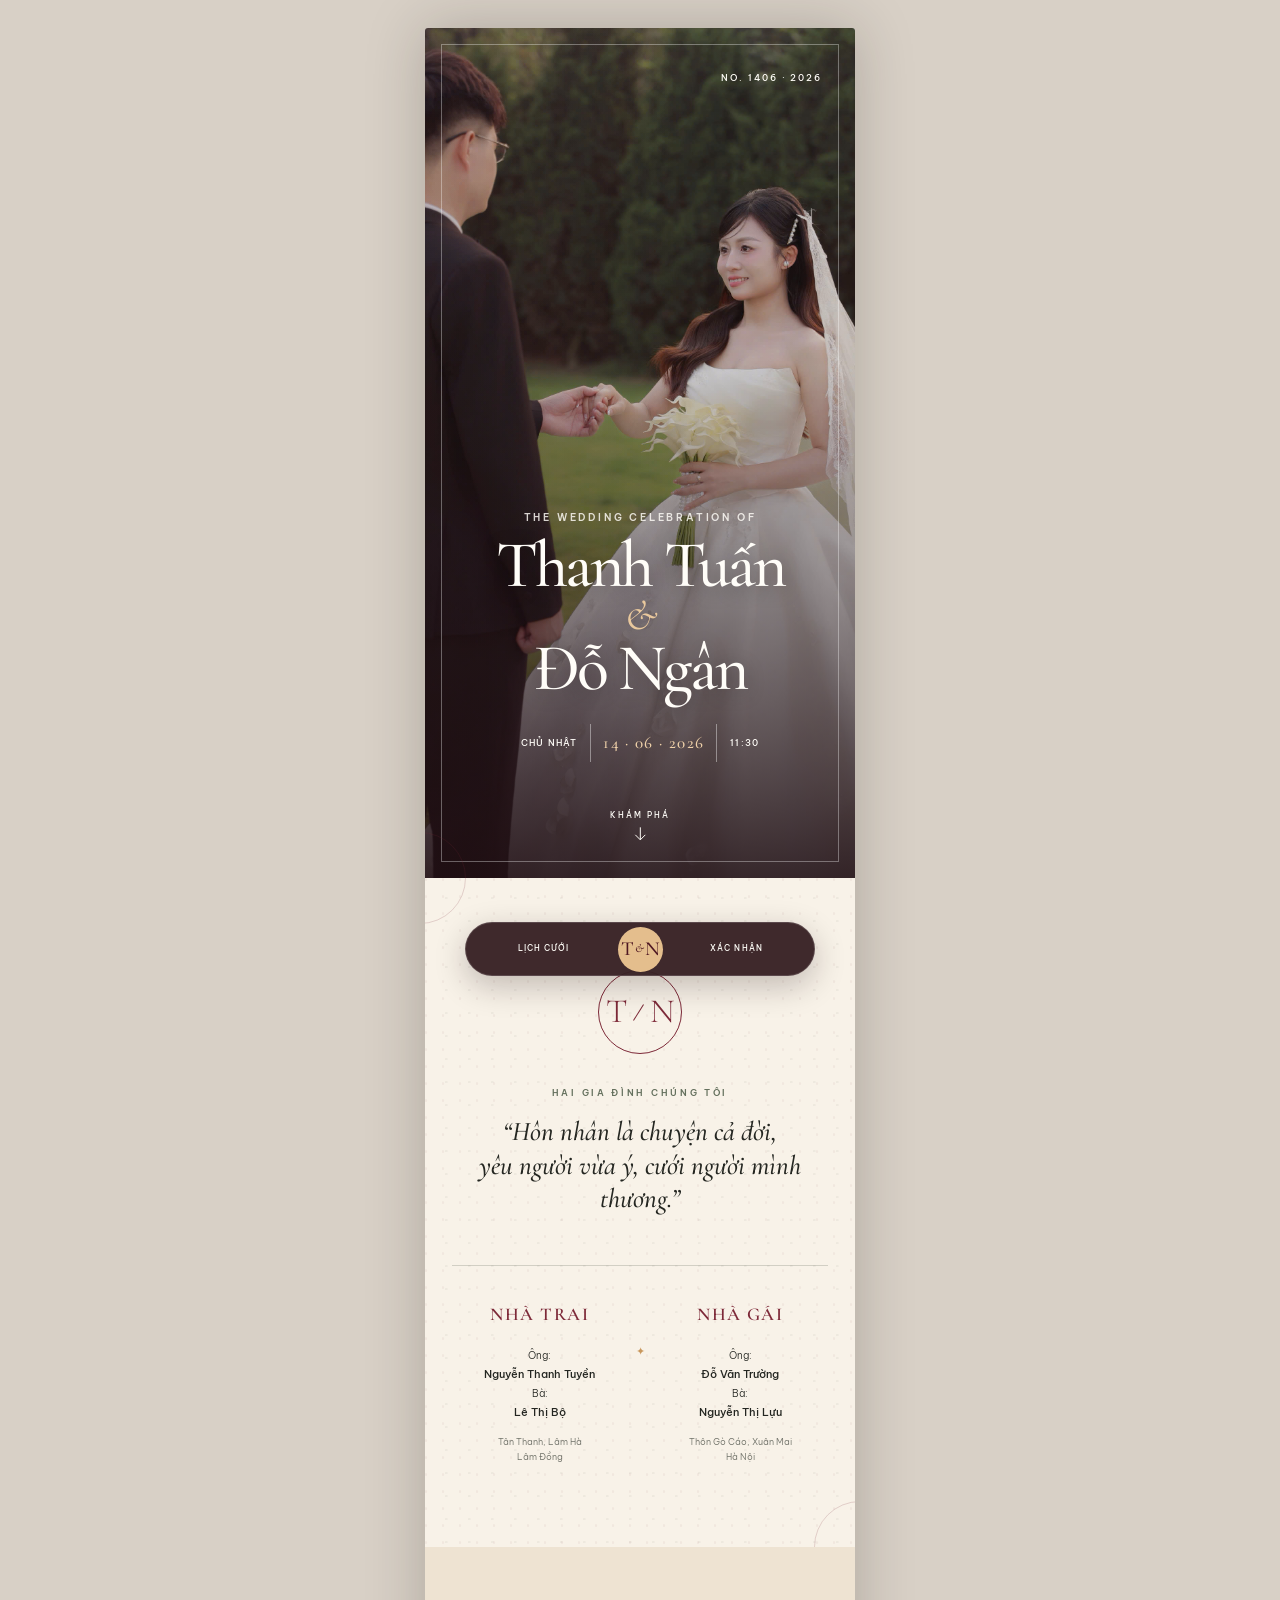
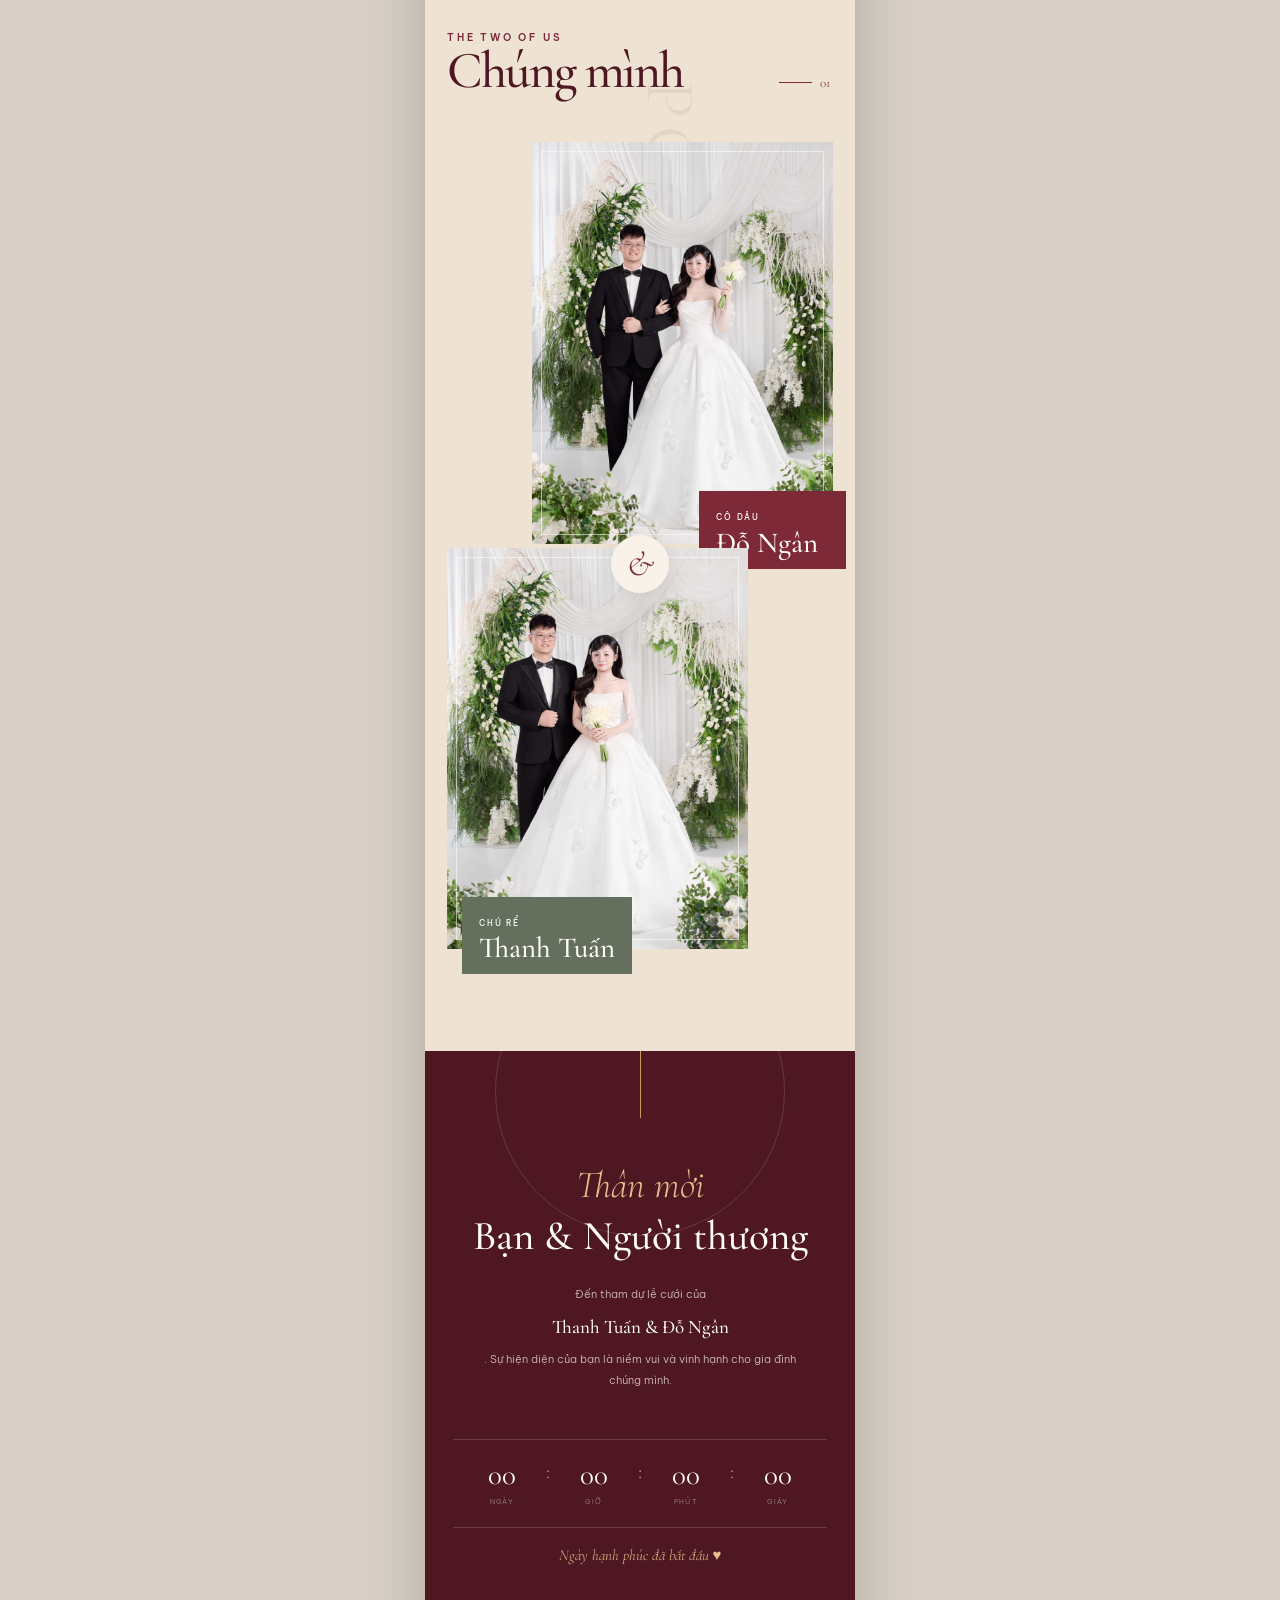
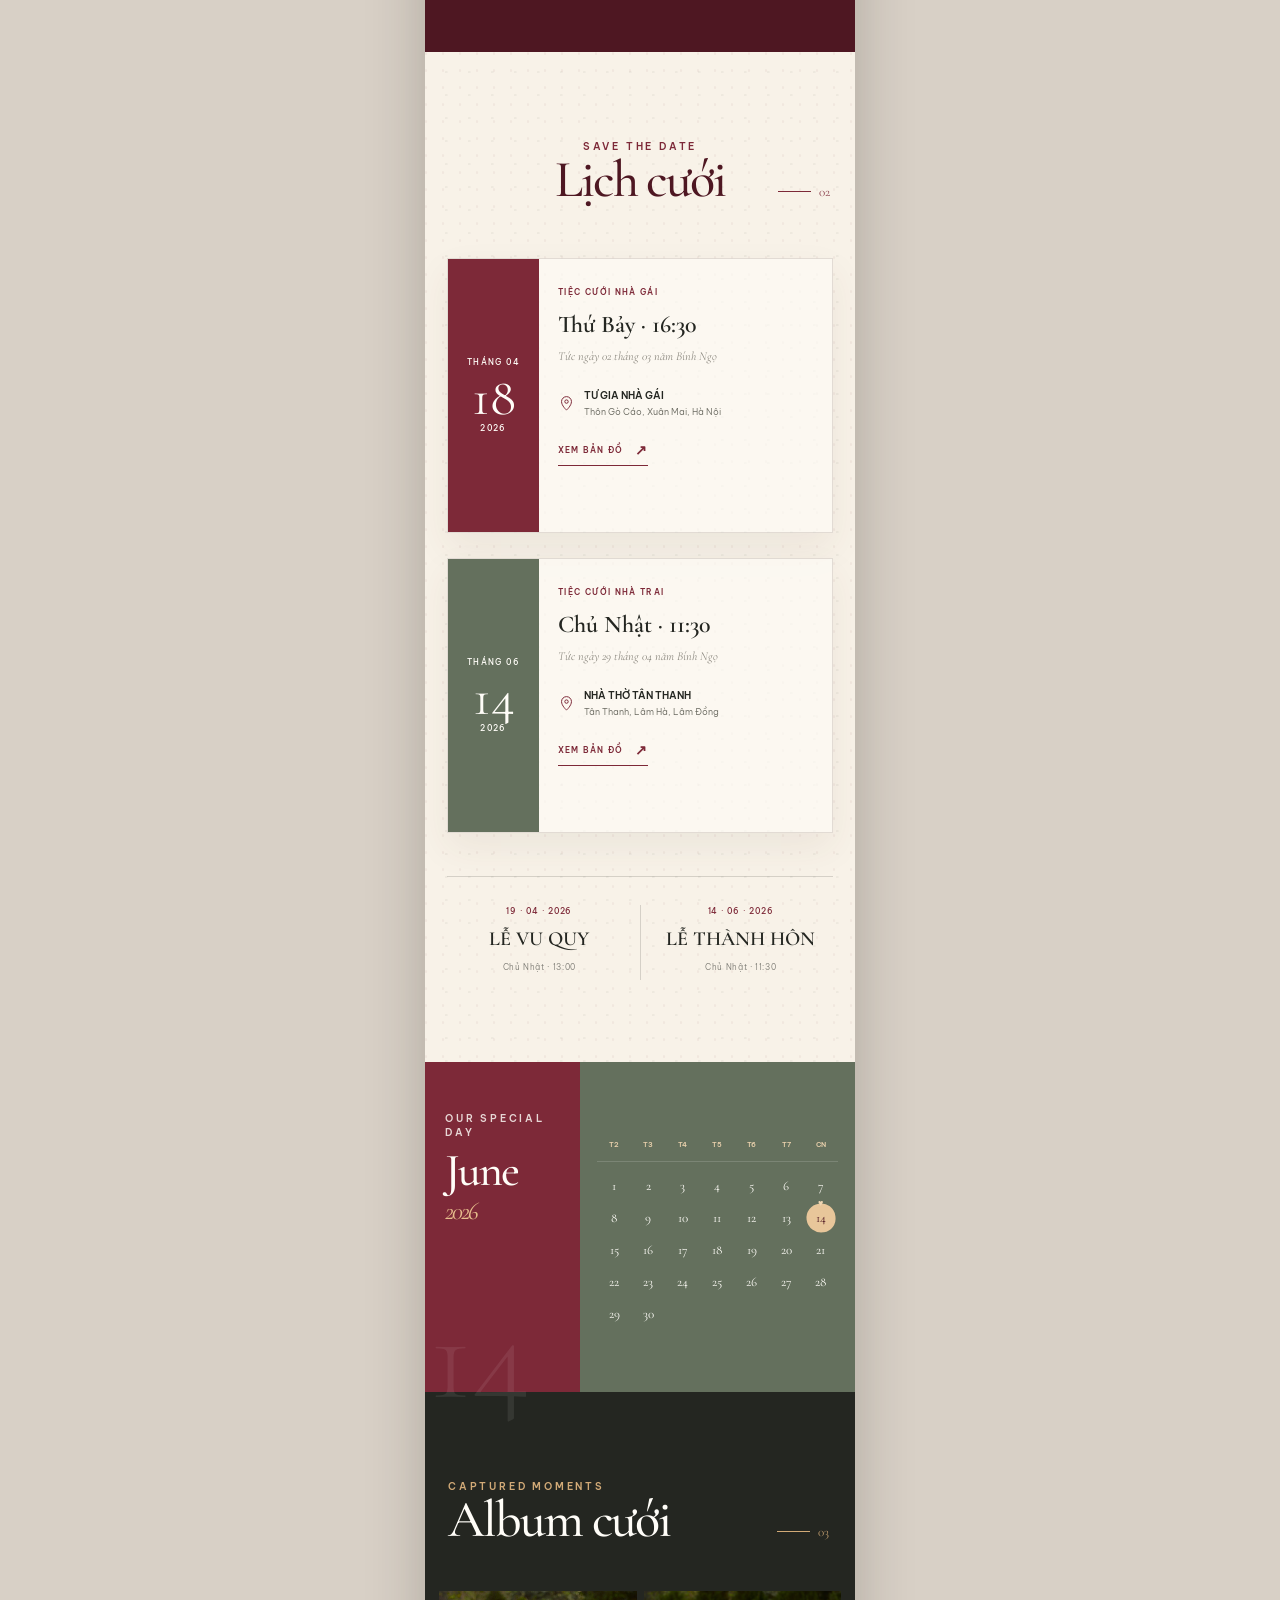
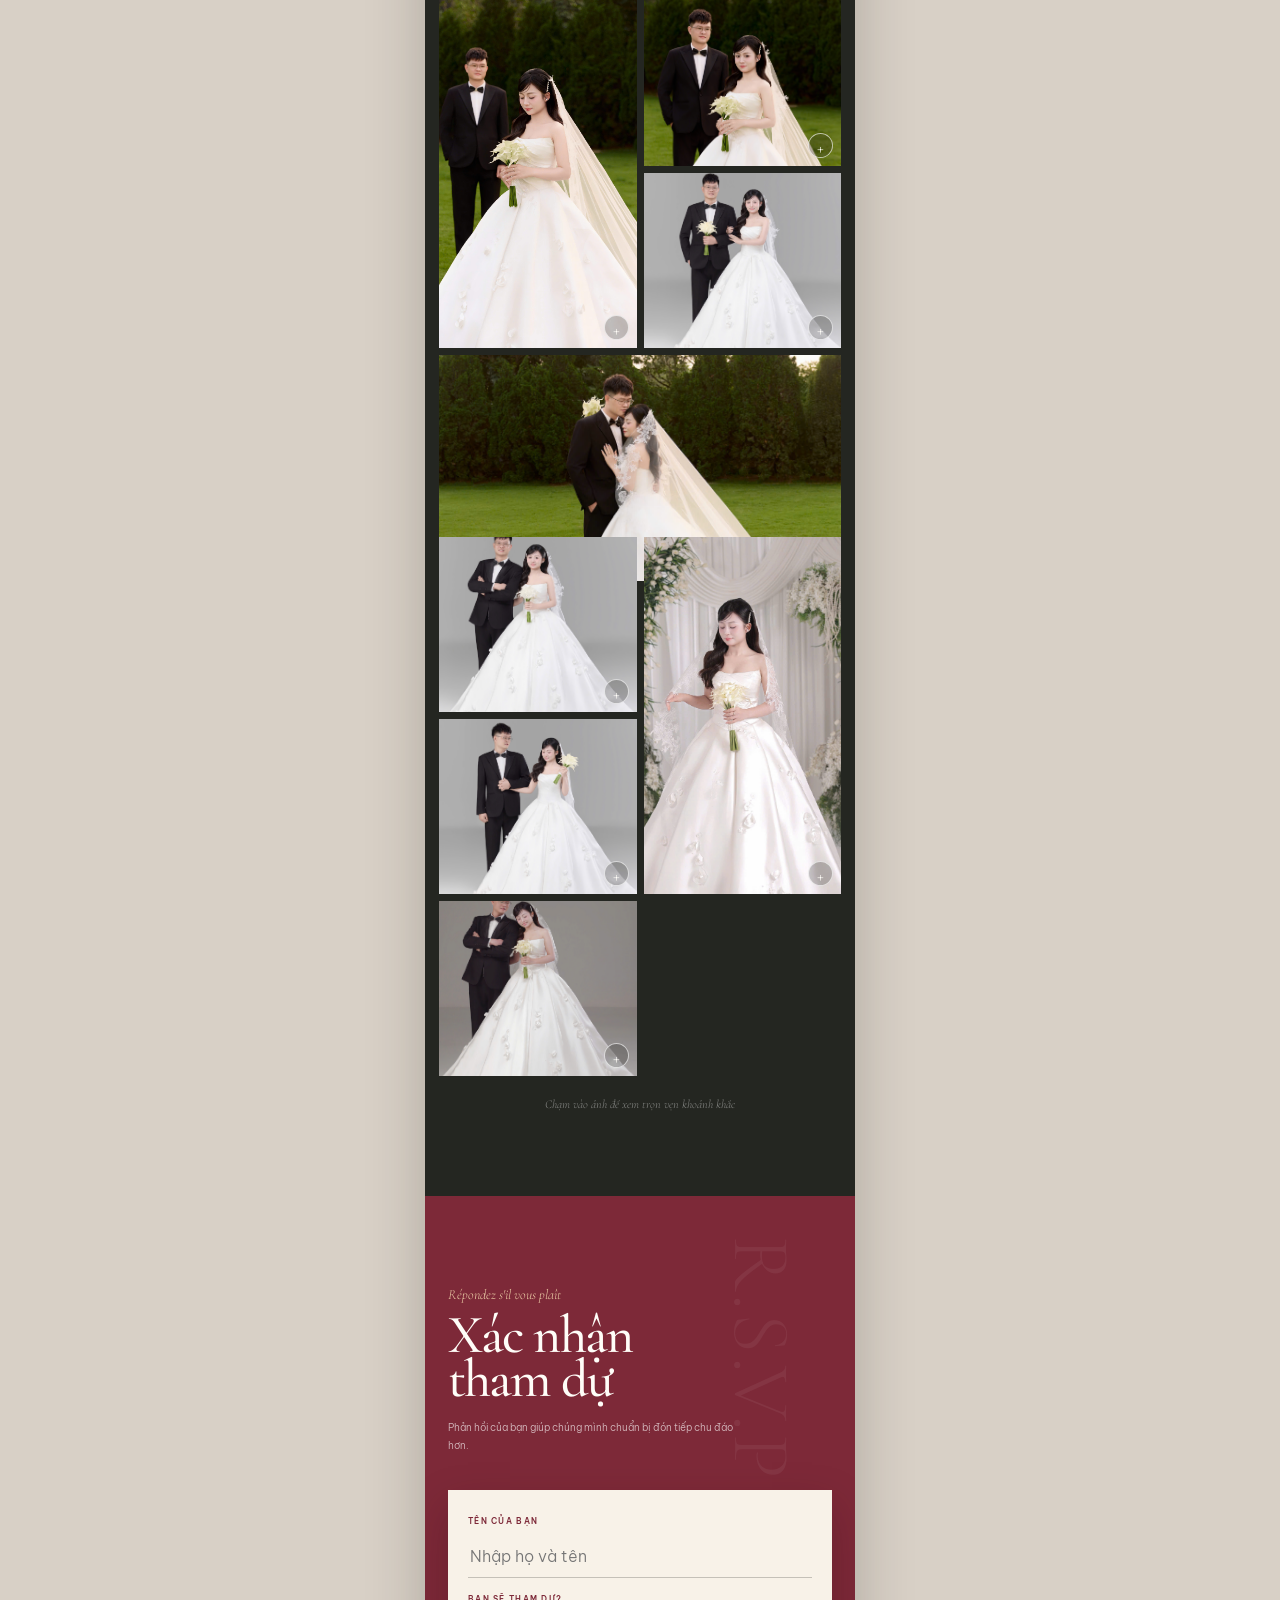
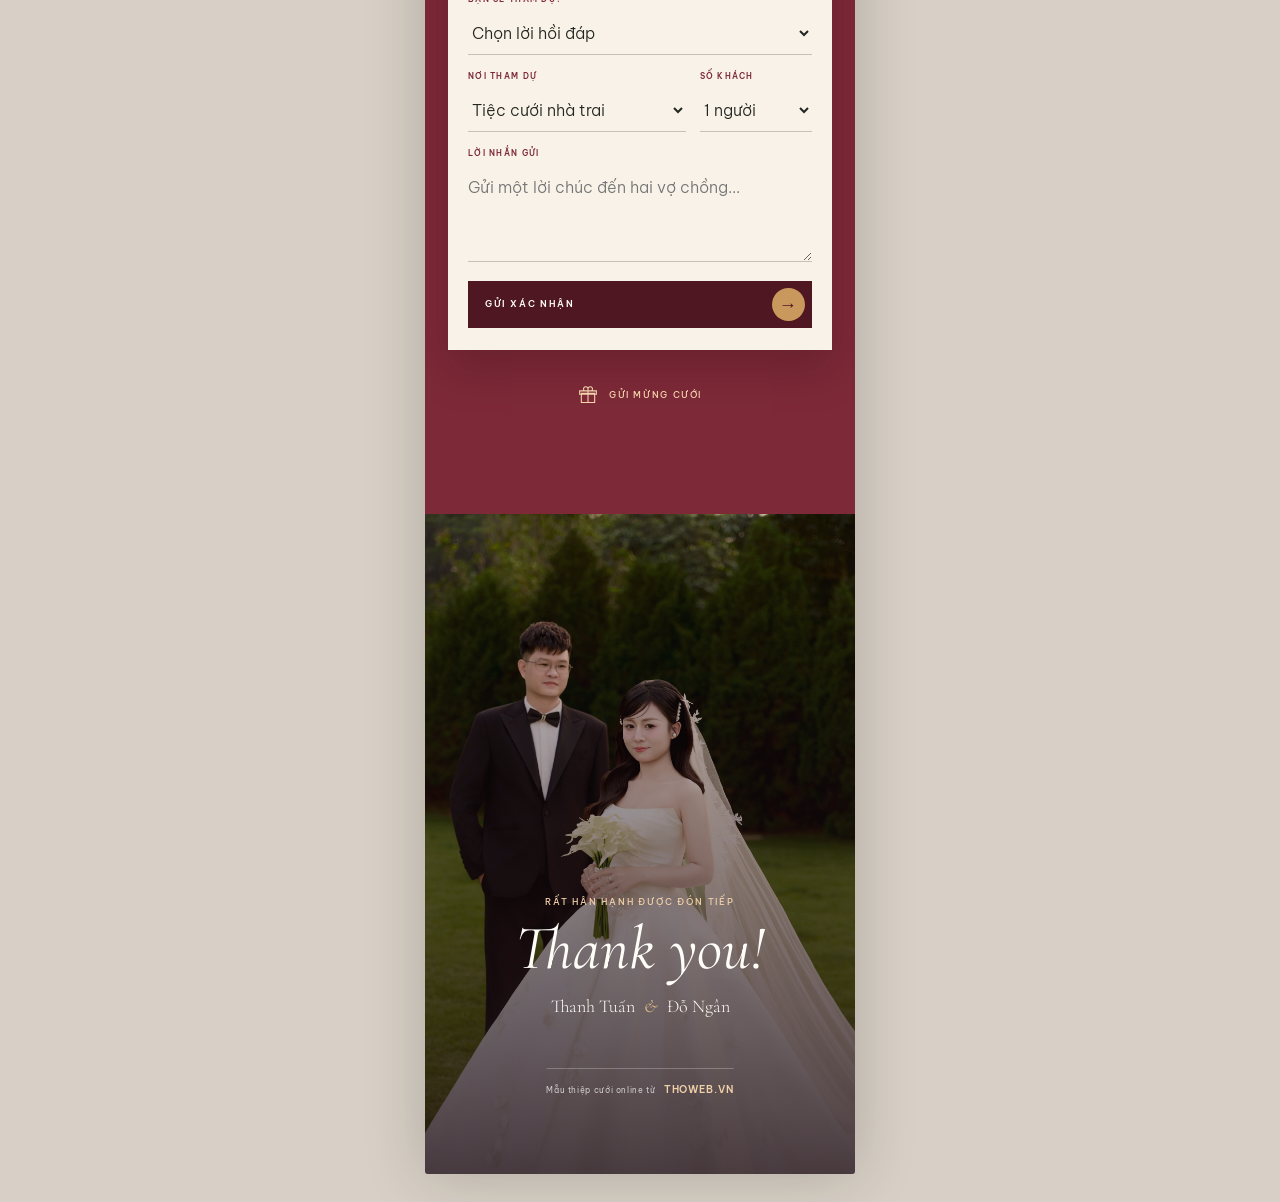
==== wedding-invite/index.html @ 1874a585 "First commit First commit" ====
<!doctype html>
<html lang="vi">
<head>
  <meta charset="utf-8">
  <meta name="viewport" content="width=device-width, initial-scale=1, viewport-fit=cover">
  <meta name="theme-color" content="#541c28">
  <meta name="description" content="Thiệp mời lễ cưới của Thanh Tuấn và Đỗ Ngân — 14.06.2026">
  <meta property="og:title" content="Thanh Tuấn & Đỗ Ngân — Wedding Invitation">
  <meta property="og:description" content="Trân trọng kính mời bạn đến chung vui cùng gia đình chúng mình.">
  <meta property="og:image" content="assets/hero.jpg">
  <title>Thanh Tuấn & Đỗ Ngân | Wedding Invitation</title>
  <link rel="preconnect" href="https://fonts.googleapis.com">
  <link rel="preconnect" href="https://fonts.gstatic.com" crossorigin>
  <link href="https://fonts.googleapis.com/css2?family=Be+Vietnam+Pro:wght@300;400;500;600&family=Cormorant+Garamond:ital,wght@0,400;0,500;0,600;1,400;1,500&display=swap" rel="stylesheet">
  <link rel="stylesheet" href="styles.css">
  <script src="script.js" defer></script>
</head>
<body>
  <div class="site-shell">
    <header class="hero" id="top">
      <div class="hero__media" aria-hidden="true"><img src="assets/hero.jpg" alt="" fetchpriority="high"></div>
      <div class="hero__veil"></div>
      <div class="hero__edition">No. 1406 · 2026</div>
      <div class="hero__copy">
        <p class="eyebrow eyebrow--light">The wedding celebration of</p>
        <h1><span>Thanh Tuấn</span><em>&</em><span>Đỗ Ngân</span></h1>
        <div class="hero__date"><span>Chủ Nhật</span><strong>14 · 06 · 2026</strong><span>11:30</span></div>
      </div>
      <a class="hero__scroll" href="#loi-moi" aria-label="Xem thiệp mời"><span>Khám phá</span><svg viewBox="0 0 24 24" aria-hidden="true"><path d="M12 4v15m-6-6 6 6 6-6"/></svg></a>
    </header>

    <main>
      <section class="opening paper-section" id="loi-moi">
        <div class="paper-noise" aria-hidden="true"></div>
        <div class="monogram reveal" aria-label="Thanh Tuấn và Đỗ Ngân"><span>T</span><i></i><span>N</span></div>
        <p class="opening__kicker reveal">Hai gia đình chúng tôi</p>
        <blockquote class="opening__quote reveal">“Hôn nhân là chuyện cả đời,<br>yêu người vừa ý, cưới người mình thương.”</blockquote>
        <div class="family-grid reveal">
          <article><span class="family-grid__label">Nhà trai</span><p>Ông: <strong>Nguyễn Thanh Tuyền</strong></p><p>Bà: <strong>Lê Thị Bộ</strong></p><small>Tân Thanh, Lâm Hà<br>Lâm Đồng</small></article>
          <div class="family-grid__mark" aria-hidden="true">✦</div>
          <article><span class="family-grid__label">Nhà gái</span><p>Ông: <strong>Đỗ Văn Trường</strong></p><p>Bà: <strong>Nguyễn Thị Lựu</strong></p><small>Thôn Gò Cáo, Xuân Mai<br>Hà Nội</small></article>
        </div>
      </section>

      <section class="couple-section">
        <div class="section-heading section-heading--left reveal"><p class="eyebrow">The two of us</p><h2>Chúng mình</h2><span class="heading-index">01</span></div>
        <div class="portrait-stack">
          <figure class="portrait-card portrait-card--bride reveal"><div class="portrait-card__frame"><img src="assets/portrait-bride.jpg" alt="Cô dâu Đỗ Ngân" loading="lazy"></div><figcaption><span>Cô dâu</span><h3>Đỗ Ngân</h3></figcaption></figure>
          <div class="couple-section__amp reveal" aria-hidden="true">&</div>
          <figure class="portrait-card portrait-card--groom reveal"><div class="portrait-card__frame"><img src="assets/portrait-groom.jpg" alt="Chú rể Thanh Tuấn" loading="lazy"></div><figcaption><span>Chú rể</span><h3>Thanh Tuấn</h3></figcaption></figure>
        </div>
      </section>

      <section class="invitation-note" id="thu-moi">
        <div class="invitation-note__ornament" aria-hidden="true"></div>
        <p class="invitation-note__script reveal">Thân mời</p>
        <h2 class="reveal">Bạn & Người thương</h2>
        <p class="invitation-note__body reveal">Đến tham dự lễ cưới của <strong>Thanh Tuấn & Đỗ Ngân</strong>. Sự hiện diện của bạn là niềm vui và vinh hạnh cho gia đình chúng mình.</p>
        <div class="countdown reveal" data-countdown="2026-06-14T11:30:00+07:00">
          <div><strong data-days>00</strong><span>Ngày</span></div><i>:</i><div><strong data-hours>00</strong><span>Giờ</span></div><i>:</i><div><strong data-minutes>00</strong><span>Phút</span></div><i>:</i><div><strong data-seconds>00</strong><span>Giây</span></div>
        </div>
        <p class="countdown__status" data-countdown-status></p>
      </section>

      <section class="schedule paper-section" id="lich-cuoi">
        <div class="section-heading reveal"><p class="eyebrow">Save the date</p><h2>Lịch cưới</h2><span class="heading-index">02</span></div>
        <div class="event-list">
          <article class="event-card reveal">
            <div class="event-card__date"><span>Tháng 04</span><strong>18</strong><span>2026</span></div>
            <div class="event-card__content">
              <p class="event-card__type">Tiệc cưới nhà gái</p><h3>Thứ Bảy · 16:30</h3><p>Tức ngày 02 tháng 03 năm Bính Ngọ</p>
              <div class="event-card__place"><svg viewBox="0 0 24 24" aria-hidden="true"><path d="M12 21s7-6.2 7-12a7 7 0 1 0-14 0c0 5.8 7 12 7 12Z"/><circle cx="12" cy="9" r="2.4"/></svg><span><strong>Tư gia nhà gái</strong>Thôn Gò Cáo, Xuân Mai, Hà Nội</span></div>
              <a class="text-link" href="https://maps.app.goo.gl/GJPVkxKHUefBS1Re6" target="_blank" rel="noreferrer">Xem bản đồ <span>↗</span></a>
            </div>
          </article>
          <article class="event-card event-card--reverse reveal">
            <div class="event-card__date"><span>Tháng 06</span><strong>14</strong><span>2026</span></div>
            <div class="event-card__content">
              <p class="event-card__type">Tiệc cưới nhà trai</p><h3>Chủ Nhật · 11:30</h3><p>Tức ngày 29 tháng 04 năm Bính Ngọ</p>
              <div class="event-card__place"><svg viewBox="0 0 24 24" aria-hidden="true"><path d="M12 21s7-6.2 7-12a7 7 0 1 0-14 0c0 5.8 7 12 7 12Z"/><circle cx="12" cy="9" r="2.4"/></svg><span><strong>Nhà thờ Tân Thanh</strong>Tân Thanh, Lâm Hà, Lâm Đồng</span></div>
              <a class="text-link" href="https://maps.app.goo.gl/4WYipBGfcT5n1sjr7" target="_blank" rel="noreferrer">Xem bản đồ <span>↗</span></a>
            </div>
          </article>
        </div>
        <div class="ceremony-strip reveal"><div><span>19 · 04 · 2026</span><strong>Lễ Vu Quy</strong><small>Chủ Nhật · 13:00</small></div><i aria-hidden="true"></i><div><span>14 · 06 · 2026</span><strong>Lễ Thành Hôn</strong><small>Chủ Nhật · 11:30</small></div></div>
      </section>

      <section class="calendar-section">
        <div class="calendar-section__intro reveal"><p class="eyebrow eyebrow--light">Our special day</p><h2>June<br><em>2026</em></h2></div>
        <div class="calendar reveal" aria-label="Lịch tháng 6 năm 2026">
          <div class="calendar__week"><span>T2</span><span>T3</span><span>T4</span><span>T5</span><span>T6</span><span>T7</span><span>CN</span></div>
          <div class="calendar__days"><span>1</span><span>2</span><span>3</span><span>4</span><span>5</span><span>6</span><span>7</span><span>8</span><span>9</span><span>10</span><span>11</span><span>12</span><span>13</span><strong aria-label="Ngày cưới 14 tháng 6">14<i>♥</i></strong><span>15</span><span>16</span><span>17</span><span>18</span><span>19</span><span>20</span><span>21</span><span>22</span><span>23</span><span>24</span><span>25</span><span>26</span><span>27</span><span>28</span><span>29</span><span>30</span></div>
        </div>
      </section>

      <section class="gallery-section" id="album">
        <div class="section-heading section-heading--left reveal"><p class="eyebrow">Captured moments</p><h2>Album cưới</h2><span class="heading-index">03</span></div>
        <div class="gallery-grid">
          <button class="gallery-item gallery-item--tall reveal" type="button" data-gallery-index="0"><img src="assets/gallery-01.jpg" alt="Khoảnh khắc cưới của Thanh Tuấn và Đỗ Ngân" loading="lazy"></button>
          <button class="gallery-item reveal" type="button" data-gallery-index="1"><img src="assets/gallery-02.jpg" alt="Thanh Tuấn và Đỗ Ngân trong bộ ảnh cưới" loading="lazy"></button>
          <button class="gallery-item reveal" type="button" data-gallery-index="2"><img src="assets/gallery-03.jpg" alt="Chân dung cưới trong studio" loading="lazy"></button>
          <button class="gallery-item gallery-item--wide reveal" type="button" data-gallery-index="3"><img src="assets/gallery-04.jpg" alt="Cặp đôi trên thảm cỏ" loading="lazy"></button>
          <button class="gallery-item reveal" type="button" data-gallery-index="4"><img src="assets/gallery-05.jpg" alt="Kỷ niệm ngày cưới" loading="lazy"></button>
          <button class="gallery-item gallery-item--tall reveal" type="button" data-gallery-index="5"><img src="assets/gallery-06.jpg" alt="Cô dâu chú rể bên nhau" loading="lazy"></button>
          <button class="gallery-item reveal" type="button" data-gallery-index="6"><img src="assets/gallery-07.jpg" alt="Ảnh cưới Thanh Tuấn và Đỗ Ngân" loading="lazy"></button>
          <button class="gallery-item reveal" type="button" data-gallery-index="7"><img src="assets/gallery-08.jpg" alt="Thanh Tuấn và Đỗ Ngân" loading="lazy"></button>
        </div>
        <p class="gallery-section__note reveal">Chạm vào ảnh để xem trọn vẹn khoảnh khắc</p>
      </section>

      <section class="rsvp-section" id="xac-nhan">
        <div class="rsvp-section__top reveal"><span>Répondez s'il vous plaît</span><h2>Xác nhận<br>tham dự</h2><p>Phản hồi của bạn giúp chúng mình chuẩn bị đón tiếp chu đáo hơn.</p></div>
        <form class="rsvp-form reveal" id="rsvp-form">
          <label><span>Tên của bạn</span><input name="name" type="text" placeholder="Nhập họ và tên" autocomplete="name" required></label>
          <label><span>Bạn sẽ tham dự?</span><select name="attendance" required><option value="" selected disabled>Chọn lời hồi đáp</option><option value="yes">Mình sẽ đến chung vui</option><option value="no">Rất tiếc, mình không thể đến</option></select></label>
          <div class="rsvp-form__row"><label><span>Nơi tham dự</span><select name="event"><option>Tiệc cưới nhà trai</option><option>Tiệc cưới nhà gái</option><option>Lễ thành hôn</option><option>Lễ vu quy</option></select></label><label><span>Số khách</span><select name="guests"><option>1 người</option><option>2 người</option><option>3 người</option><option>4 người</option><option>5 người</option></select></label></div>
          <label><span>Lời nhắn gửi</span><textarea name="message" rows="3" placeholder="Gửi một lời chúc đến hai vợ chồng..."></textarea></label>
          <button class="primary-button" type="submit"><span>Gửi xác nhận</span><b>→</b></button>
        </form>
        <button class="gift-button reveal" type="button" data-open-modal="gift-modal"><svg viewBox="0 0 24 24" aria-hidden="true"><path d="M4 10h16v11H4zM2 7h20v4H2zM12 7v14M12 7H7.7A2.7 2.7 0 1 1 12 4.6V7Zm0 0h4.3A2.7 2.7 0 1 0 12 4.6V7Z"/></svg><span>Gửi mừng cưới</span></button>
      </section>
    </main>

    <footer class="footer">
      <img src="assets/gallery-02.jpg" alt="Thanh Tuấn và Đỗ Ngân" loading="lazy"><div class="footer__veil"></div>
      <div class="footer__copy reveal"><p>Rất hân hạnh được đón tiếp</p><h2>Thank you!</h2><span>Thanh Tuấn <i>&</i> Đỗ Ngân</span></div>
      <a class="footer__credit" href="https://thoweb.vn" target="_blank" rel="noopener noreferrer" aria-label="Mẫu thiệp cưới online từ Thoweb.vn">
        <small>Mẫu thiệp cưới online từ</small>
        <strong>thoweb.vn</strong>
      </a>
    </footer>
    <nav class="quick-nav" aria-label="Liên kết nhanh"><a href="#lich-cuoi"><span>Lịch cưới</span></a><a href="#top" class="quick-nav__monogram" aria-label="Về đầu trang">T<span>&</span>N</a><a href="#xac-nhan"><span>Xác nhận</span></a></nav>
  </div>

  <div class="modal" id="gift-modal" aria-hidden="true" role="dialog" aria-modal="true" aria-labelledby="gift-title">
    <div class="modal__backdrop" data-close-modal></div>
    <div class="modal__panel"><button class="modal__close" type="button" data-close-modal aria-label="Đóng">×</button><p class="eyebrow">Wedding gift</p><h2 id="gift-title">Hộp mừng cưới</h2><div class="gift-monogram" aria-hidden="true">T <span>&</span> N</div><p class="modal__lead">Sự hiện diện và lời chúc của bạn đã là món quà quý giá nhất với chúng mình.</p><div class="gift-contacts"><div><span>Cô dâu</span><strong>Đỗ Ngân</strong></div><div><span>Chú rể</span><strong>Thanh Tuấn</strong></div></div><p class="modal__hint">Thông tin mừng cưới xin vui lòng liên hệ trực tiếp cô dâu hoặc chú rể.</p></div>
  </div>
  <div class="lightbox" id="lightbox" aria-hidden="true" role="dialog" aria-modal="true" aria-label="Xem ảnh cưới"><button class="lightbox__close" type="button" aria-label="Đóng ảnh">×</button><button class="lightbox__nav lightbox__nav--prev" type="button" aria-label="Ảnh trước">‹</button><figure><img src="" alt=""><figcaption></figcaption></figure><button class="lightbox__nav lightbox__nav--next" type="button" aria-label="Ảnh tiếp theo">›</button></div>
  <div class="toast" role="status" aria-live="polite"></div>
</body>
</html>
---- wedding-invite/styles.css ----
:root {
  --paper: #f8f2e8;
  --cream: #eee3d2;
  --wine: #7d2938;
  --wine-deep: #4e1722;
  --sage: #64705d;
  --ink: #242621;
  --gold: #c9985d;
  --white: #fffdf8;
  --serif: "Cormorant Garamond", Georgia, serif;
  --sans: "Be Vietnam Pro", Arial, sans-serif;
}

*, *::before, *::after { box-sizing: border-box; }
html { scroll-behavior: smooth; background: #d8d0c6; }
body {
  margin: 0;
  color: var(--ink);
  background: #d8d0c6;
  font-family: var(--sans);
  font-size: 14px;
  font-weight: 300;
  line-height: 1.65;
  -webkit-font-smoothing: antialiased;
}
body.modal-open { overflow: hidden; }
button, input, select, textarea { font: inherit; }
button, a { -webkit-tap-highlight-color: transparent; }
a { color: inherit; text-decoration: none; }
img { display: block; max-width: 100%; }
figure, blockquote, h1, h2, h3, p { margin: 0; }
button { border: 0; }
button:focus-visible, a:focus-visible, input:focus-visible, select:focus-visible, textarea:focus-visible {
  outline: 2px solid var(--gold);
  outline-offset: 3px;
}

.site-shell {
  position: relative;
  width: 100%;
  max-width: 430px;
  margin: 0 auto;
  overflow: hidden;
  background: var(--paper);
  box-shadow: 0 0 60px rgba(29, 21, 18, .22);
}

.eyebrow {
  color: var(--wine);
  font-size: 10px;
  font-weight: 600;
  letter-spacing: .28em;
  line-height: 1.4;
  text-transform: uppercase;
}
.eyebrow--light { color: rgba(255, 253, 248, .82); }

.hero {
  position: relative;
  min-height: 720px;
  height: 100svh;
  max-height: 850px;
  color: var(--white);
  isolation: isolate;
}
.hero::before {
  content: "";
  position: absolute;
  z-index: 2;
  inset: 16px;
  border: 1px solid rgba(255,255,255,.34);
  pointer-events: none;
}
.hero__media, .hero__veil { position: absolute; inset: 0; }
.hero__media { overflow: hidden; }
.hero__media img {
  width: 100%;
  height: 100%;
  object-fit: cover;
  object-position: 54% center;
  transform: scale(1.02);
}
.hero__veil {
  z-index: 1;
  background:
    linear-gradient(180deg, rgba(13,17,13,.1) 10%, rgba(27,20,16,.14) 40%, rgba(30,13,17,.88) 100%),
    linear-gradient(90deg, rgba(70,24,35,.14), transparent 62%);
}
.hero__edition {
  position: absolute;
  z-index: 3;
  top: 43px;
  right: 33px;
  font-size: 9px;
  font-weight: 500;
  letter-spacing: .22em;
  text-transform: uppercase;
}
.hero__copy {
  position: absolute;
  z-index: 3;
  right: 36px;
  bottom: 116px;
  left: 36px;
  text-align: center;
}
.hero__copy .eyebrow { margin-bottom: 15px; }
.hero h1 {
  font-family: var(--serif);
  font-size: clamp(52px, 14vw, 66px);
  font-weight: 500;
  letter-spacing: -.045em;
  line-height: .78;
  text-shadow: 0 4px 20px rgba(20, 7, 10, .32);
}
.hero h1 span { display: block; }
.hero h1 em {
  display: block;
  margin: 9px 0 13px;
  color: #e9c89d;
  font-size: .65em;
  font-weight: 400;
  line-height: .7;
}
.hero__date {
  display: flex;
  align-items: center;
  justify-content: center;
  gap: 13px;
  margin-top: 29px;
  font-size: 9px;
  font-weight: 500;
  letter-spacing: .13em;
  text-transform: uppercase;
}
.hero__date strong {
  padding: 5px 12px;
  border-right: 1px solid rgba(255,255,255,.4);
  border-left: 1px solid rgba(255,255,255,.4);
  color: #f0d2aa;
  font-family: var(--serif);
  font-size: 17px;
  font-weight: 500;
  letter-spacing: .08em;
}
.hero__scroll {
  position: absolute;
  z-index: 3;
  bottom: 34px;
  left: 50%;
  display: flex;
  flex-direction: column;
  align-items: center;
  gap: 2px;
  transform: translateX(-50%);
  font-size: 8px;
  font-weight: 500;
  letter-spacing: .24em;
  text-transform: uppercase;
}
.hero__scroll svg { width: 20px; fill: none; stroke: currentColor; stroke-width: 1.2; animation: float-arrow 1.9s ease-in-out infinite; }
@keyframes float-arrow { 50% { transform: translateY(6px); } }

.paper-section {
  position: relative;
  background:
    radial-gradient(circle at 6% 9%, rgba(125,41,56,.055) 0 1px, transparent 1.5px),
    radial-gradient(circle at 93% 87%, rgba(61,56,46,.05) 0 1px, transparent 1.5px),
    var(--paper);
  background-size: 17px 17px, 23px 23px, auto;
}
.opening { padding: 92px 27px 82px; text-align: center; }
.opening::before, .opening::after {
  content: "";
  position: absolute;
  width: 92px;
  height: 92px;
  border: 1px solid rgba(125,41,56,.18);
  border-radius: 50%;
}
.opening::before { top: -46px; left: -51px; }
.opening::after { right: -51px; bottom: -46px; }
.monogram {
  display: flex;
  align-items: center;
  justify-content: center;
  width: 84px;
  height: 84px;
  margin: 0 auto 32px;
  border: 1px solid var(--wine);
  border-radius: 50%;
  color: var(--wine);
  font-family: var(--serif);
  font-size: 34px;
  line-height: 1;
}
.monogram i { width: 19px; height: 1px; margin: 0 2px; background: var(--wine); transform: rotate(-58deg); }
.opening__kicker {
  margin-bottom: 14px;
  color: var(--sage);
  font-size: 9px;
  font-weight: 600;
  letter-spacing: .3em;
  text-transform: uppercase;
}
.opening__quote {
  max-width: 340px;
  margin: 0 auto 49px;
  font-family: var(--serif);
  font-size: 27px;
  font-style: italic;
  font-weight: 500;
  line-height: 1.25;
}
.family-grid {
  display: grid;
  grid-template-columns: 1fr 25px 1fr;
  align-items: start;
  padding-top: 34px;
  border-top: 1px solid rgba(43,45,38,.18);
}
.family-grid article { min-width: 0; }
.family-grid__label {
  display: inline-block;
  margin-bottom: 17px;
  color: var(--wine);
  font-family: var(--serif);
  font-size: 18px;
  font-weight: 600;
  letter-spacing: .08em;
  text-transform: uppercase;
}
.family-grid p { font-size: 10px; line-height: 1.8; }
.family-grid p strong { display: block; font-size: 11px; font-weight: 500; }
.family-grid small { display: block; margin-top: 13px; color: #6e7067; font-size: 9px; line-height: 1.65; }
.family-grid__mark { padding-top: 42px; color: var(--gold); font-size: 11px; }

.couple-section { position: relative; padding: 84px 22px 102px; background: var(--cream); }
.couple-section::before {
  content: "PORTRAITS";
  position: absolute;
  top: 300px;
  right: -40px;
  color: rgba(125,41,56,.08);
  font-family: var(--serif);
  font-size: 70px;
  letter-spacing: .12em;
  transform: rotate(90deg);
}
.section-heading { position: relative; margin: 0 auto 45px; text-align: center; }
.section-heading--left { text-align: left; }
.section-heading h2 {
  color: var(--wine-deep);
  font-family: var(--serif);
  font-size: 52px;
  font-weight: 500;
  letter-spacing: -.04em;
  line-height: 1;
}
.heading-index {
  position: absolute;
  right: 3px;
  bottom: 3px;
  color: var(--wine);
  font-family: var(--serif);
  font-size: 13px;
}
.heading-index::before { content: ""; display: inline-block; width: 33px; height: 1px; margin: 0 8px 4px 0; background: currentColor; }
.portrait-stack { position: relative; min-height: 765px; }
.portrait-card { position: relative; width: 78%; }
.portrait-card__frame { position: relative; aspect-ratio: 3 / 4; overflow: hidden; background: #d8d3c8; }
.portrait-card__frame::after { content: ""; position: absolute; inset: 9px; border: 1px solid rgba(255,255,255,.55); }
.portrait-card img { width: 100%; height: 100%; object-fit: cover; }
.portrait-card--bride { margin-left: auto; }
.portrait-card--bride img { object-position: 62% center; }
.portrait-card--groom { margin-top: -33px; }
.portrait-card--groom img { object-position: 35% center; }
.portrait-card figcaption {
  position: absolute;
  right: -13px;
  bottom: -25px;
  min-width: 147px;
  padding: 13px 17px 12px;
  color: var(--white);
  background: var(--wine);
}
.portrait-card--groom figcaption { right: auto; left: 15px; background: var(--sage); }
.portrait-card figcaption span { font-size: 8px; font-weight: 500; letter-spacing: .23em; text-transform: uppercase; }
.portrait-card figcaption h3 { font-family: var(--serif); font-size: 29px; font-weight: 500; line-height: 1; }
.couple-section__amp {
  position: relative;
  z-index: 2;
  width: 58px;
  height: 58px;
  margin: -9px auto -45px;
  border-radius: 50%;
  color: var(--wine);
  background: var(--paper);
  font-family: var(--serif);
  font-size: 36px;
  font-style: italic;
  line-height: 58px;
  text-align: center;
  box-shadow: 0 8px 25px rgba(40,25,21,.12);
}

.invitation-note {
  position: relative;
  padding: 100px 28px 84px;
  overflow: hidden;
  color: var(--white);
  background: var(--wine-deep);
  text-align: center;
}
.invitation-note::before {
  content: "";
  position: absolute;
  top: -105px;
  left: 50%;
  width: 290px;
  height: 290px;
  border: 1px solid rgba(225,188,141,.2);
  border-radius: 50%;
  transform: translateX(-50%);
}
.invitation-note__ornament { width: 1px; height: 67px; margin: -100px auto 48px; background: var(--gold); }
.invitation-note__script { color: #e7be8d; font-family: var(--serif); font-size: 38px; font-style: italic; line-height: 1; }
.invitation-note h2 { margin: 11px 0 26px; font-family: var(--serif); font-size: 41px; font-weight: 500; line-height: 1.05; }
.invitation-note__body { max-width: 326px; margin: auto; color: rgba(255,253,248,.73); font-size: 11px; line-height: 1.9; }
.invitation-note__body strong { display: block; margin: 4px 0; color: var(--white); font-family: var(--serif); font-size: 19px; font-weight: 500; }
.countdown { display: grid; grid-template-columns: 1fr auto 1fr auto 1fr auto 1fr; align-items: start; margin-top: 48px; padding: 20px 5px; border-top: 1px solid rgba(255,255,255,.16); border-bottom: 1px solid rgba(255,255,255,.16); }
.countdown div { display: flex; flex-direction: column; }
.countdown strong { font-family: var(--serif); font-size: 29px; font-weight: 400; line-height: 1; }
.countdown span { margin-top: 7px; color: rgba(255,255,255,.48); font-size: 7px; letter-spacing: .2em; text-transform: uppercase; }
.countdown i { color: var(--gold); font-family: var(--serif); font-size: 22px; font-style: normal; line-height: 1; }
.countdown__status { min-height: 18px; margin-top: 15px; color: #e7be8d; font-family: var(--serif); font-size: 15px; font-style: italic; }

.schedule { padding: 88px 22px 82px; }
.schedule > .section-heading { margin-bottom: 52px; }
.event-list { display: grid; gap: 25px; }
.event-card { display: grid; grid-template-columns: 91px 1fr; min-height: 275px; border: 1px solid rgba(75,56,48,.15); background: rgba(255,253,248,.6); box-shadow: 0 15px 35px rgba(78,55,42,.07); }
.event-card__date { display: flex; flex-direction: column; align-items: center; justify-content: center; color: var(--white); background: var(--wine); text-align: center; }
.event-card--reverse .event-card__date { background: var(--sage); }
.event-card__date span { font-size: 8px; font-weight: 500; letter-spacing: .18em; text-transform: uppercase; }
.event-card__date strong { margin: 7px 0 4px; font-family: var(--serif); font-size: 53px; font-weight: 400; line-height: .8; }
.event-card__content { padding: 27px 19px 23px; }
.event-card__type { color: var(--wine); font-size: 8px; font-weight: 600; letter-spacing: .17em; text-transform: uppercase; }
.event-card__content h3 { margin: 6px 0 2px; font-family: var(--serif); font-size: 24px; font-weight: 600; }
.event-card__content > p:not(.event-card__type) { color: #79766d; font-family: var(--serif); font-size: 12px; font-style: italic; }
.event-card__place { display: flex; gap: 9px; margin: 21px 0 18px; color: #67675e; font-size: 9px; line-height: 1.55; }
.event-card__place svg { flex: 0 0 17px; width: 17px; fill: none; stroke: var(--wine); stroke-width: 1.4; }
.event-card__place strong { display: block; margin-bottom: 2px; color: var(--ink); font-size: 10px; font-weight: 600; text-transform: uppercase; }
.text-link { display: inline-flex; align-items: center; gap: 12px; padding-bottom: 3px; border-bottom: 1px solid var(--wine); color: var(--wine); font-size: 8px; font-weight: 600; letter-spacing: .15em; text-transform: uppercase; }
.text-link span { font-size: 14px; }
.ceremony-strip { display: grid; grid-template-columns: 1fr 1px 1fr; gap: 16px; margin-top: 43px; padding: 28px 8px 0; border-top: 1px solid rgba(43,45,38,.17); text-align: center; }
.ceremony-strip > i { height: 75px; background: rgba(43,45,38,.17); }
.ceremony-strip div { display: flex; flex-direction: column; }
.ceremony-strip span { color: var(--wine); font-size: 8px; font-weight: 500; letter-spacing: .12em; }
.ceremony-strip strong { margin: 5px 0; font-family: var(--serif); font-size: 20px; font-weight: 600; text-transform: uppercase; }
.ceremony-strip small { color: #77766f; font-size: 8px; letter-spacing: .08em; }

.calendar-section { display: grid; grid-template-columns: 36% 64%; min-height: 330px; color: var(--white); background: var(--sage); }
.calendar-section__intro { position: relative; padding: 50px 12px 35px 20px; background: var(--wine); }
.calendar-section__intro::after { content: "14"; position: absolute; bottom: -29px; left: 4px; color: rgba(255,255,255,.08); font-family: var(--serif); font-size: 130px; line-height: 1; }
.calendar-section__intro h2 { margin-top: 13px; font-family: var(--serif); font-size: 46px; font-weight: 500; letter-spacing: -.04em; line-height: .74; }
.calendar-section__intro h2 em { color: #e7be8d; font-size: 25px; font-weight: 400; }
.calendar { align-self: center; padding: 36px 17px 27px; }
.calendar__week, .calendar__days { display: grid; grid-template-columns: repeat(7, 1fr); text-align: center; }
.calendar__week { margin-bottom: 14px; padding-bottom: 10px; border-bottom: 1px solid rgba(255,255,255,.15); color: #e9d0ac; font-size: 7px; font-weight: 600; }
.calendar__days { row-gap: 12px; font-family: var(--serif); font-size: 13px; }
.calendar__days span, .calendar__days strong { position: relative; height: 20px; font-weight: 400; line-height: 20px; }
.calendar__days strong { z-index: 1; color: var(--wine-deep); }
.calendar__days strong::before { content: ""; position: absolute; z-index: -1; top: 50%; left: 50%; width: 29px; height: 29px; border-radius: 50% 50% 48% 52%; background: #e8c69a; transform: translate(-50%,-50%) rotate(-8deg); }
.calendar__days strong i { position: absolute; top: -14px; left: 50%; color: #f0d6b3; font-size: 9px; font-style: normal; transform: translateX(-50%); }

.gallery-section { padding: 88px 14px 81px; color: var(--white); background: var(--ink); }
.gallery-section .section-heading { margin-right: 9px; margin-left: 9px; }
.gallery-section .eyebrow { color: #d2aa77; }
.gallery-section .section-heading h2 { color: var(--white); }
.gallery-section .heading-index { color: #d2aa77; }
.gallery-grid { display: grid; grid-template-columns: repeat(2, 1fr); grid-auto-rows: 175px; gap: 7px; }
.gallery-item { position: relative; padding: 0; overflow: hidden; background: #1b1c18; cursor: zoom-in; }
.gallery-item::after { content: "+"; position: absolute; right: 8px; bottom: 8px; display: grid; place-items: center; width: 25px; height: 25px; border: 1px solid rgba(255,255,255,.65); border-radius: 50%; color: var(--white); background: rgba(21,19,17,.23); font-family: var(--serif); font-size: 17px; transition: background .2s, transform .2s; }
.gallery-item:active::after { transform: scale(.9); }
.gallery-item img { width: 100%; height: 100%; object-fit: cover; transition: transform .7s cubic-bezier(.2,.7,.2,1); }
.gallery-item:hover img { transform: scale(1.04); }
.gallery-item--tall { grid-row: span 2; }
.gallery-item--wide { grid-column: span 2; height: 226px; }
.gallery-item:nth-child(1) img { object-position: 55% center; }
.gallery-item:nth-child(2) img { object-position: 48% 25%; }
.gallery-item:nth-child(6) img { object-position: 60% center; }
.gallery-section__note { margin-top: 19px; color: rgba(255,255,255,.45); font-family: var(--serif); font-size: 12px; font-style: italic; text-align: center; }

.rsvp-section { position: relative; padding: 87px 23px 99px; overflow: hidden; color: var(--white); background: var(--wine); }
.rsvp-section::before { content: "R.S.V.P"; position: absolute; top: 95px; right: -28px; color: rgba(255,255,255,.06); font-family: var(--serif); font-size: 82px; letter-spacing: .04em; transform: rotate(90deg); }
.rsvp-section__top { position: relative; max-width: 330px; margin-bottom: 35px; }
.rsvp-section__top > span { color: #edcda7; font-family: var(--serif); font-size: 14px; font-style: italic; }
.rsvp-section__top h2 { margin: 7px 0 18px; font-family: var(--serif); font-size: 54px; font-weight: 500; letter-spacing: -.035em; line-height: .82; }
.rsvp-section__top p { max-width: 295px; color: rgba(255,255,255,.68); font-size: 10px; line-height: 1.8; }
.rsvp-form { position: relative; display: grid; gap: 15px; padding: 25px 20px 22px; color: var(--ink); background: var(--paper); box-shadow: 0 18px 40px rgba(48,11,20,.25); }
.rsvp-form label { display: grid; gap: 6px; }
.rsvp-form label > span { color: var(--wine); font-size: 8px; font-weight: 600; letter-spacing: .16em; text-transform: uppercase; }
.rsvp-form input, .rsvp-form select, .rsvp-form textarea { width: 100%; min-width: 0; border: 0; border-bottom: 1px solid rgba(36,38,33,.24); border-radius: 0; outline: none; color: var(--ink); background: transparent; font-size: 16px; font-weight: 300; }
.rsvp-form input, .rsvp-form select { height: 43px; }
.rsvp-form textarea { padding: 8px 0; resize: vertical; }
.rsvp-form input:focus, .rsvp-form select:focus, .rsvp-form textarea:focus { border-bottom-color: var(--wine); }
.rsvp-form__row { display: grid; grid-template-columns: 1.45fr .75fr; gap: 14px; }
.primary-button { display: flex; align-items: center; justify-content: space-between; height: 47px; margin-top: 4px; padding: 0 7px 0 17px; color: var(--white); background: var(--wine-deep); cursor: pointer; font-size: 9px; font-weight: 600; letter-spacing: .18em; text-transform: uppercase; }
.primary-button b { display: grid; place-items: center; width: 33px; height: 33px; border-radius: 50%; color: var(--wine-deep); background: var(--gold); font-size: 18px; font-weight: 400; transition: transform .2s; }
.primary-button:active b { transform: translateX(3px); }
.gift-button { display: flex; align-items: center; justify-content: center; gap: 11px; margin: 25px auto 0; padding: 10px 15px; color: #f4d4ad; background: transparent; cursor: pointer; font-size: 9px; font-weight: 500; letter-spacing: .18em; text-transform: uppercase; }
.gift-button svg { width: 20px; fill: none; stroke: currentColor; stroke-width: 1.3; }

.footer { position: relative; height: 660px; color: var(--white); background: #1b1c18; }
.footer > img { width: 100%; height: 100%; object-fit: cover; object-position: 51% center; }
.footer__veil { position: absolute; inset: 0; background: linear-gradient(180deg, rgba(22,17,14,.12), rgba(27,12,17,.79)); }
.footer__copy { position: absolute; right: 25px; bottom: 153px; left: 25px; text-align: center; }
.footer__copy p { color: #efd0a9; font-size: 9px; font-weight: 500; letter-spacing: .2em; text-transform: uppercase; }
.footer__copy h2 { margin: 8px 0 12px; font-family: var(--serif); font-size: 62px; font-style: italic; font-weight: 400; line-height: 1; }
.footer__copy > span { font-family: var(--serif); font-size: 18px; }
.footer__copy i { margin: 0 5px; color: #e5bc89; font-weight: 400; }
.footer__credit {
  position: absolute;
  right: 50%;
  bottom: 76px;
  display: flex;
  align-items: center;
  gap: 8px;
  padding-top: 13px;
  border-top: 1px solid rgba(255,255,255,.25);
  color: rgba(255,255,255,.72);
  white-space: nowrap;
  transform: translateX(50%);
}
.footer__credit small { font-size: 8px; font-weight: 400; letter-spacing: .08em; }
.footer__credit strong { color: #efd0a9; font-size: 10px; font-weight: 600; letter-spacing: .09em; text-transform: uppercase; }

.quick-nav { position: fixed; z-index: 40; right: 50%; bottom: max(14px, env(safe-area-inset-bottom)); display: grid; grid-template-columns: 1fr 54px 1fr; align-items: center; width: min(350px, calc(100vw - 36px)); height: 54px; padding: 0 8px; border: 1px solid rgba(255,255,255,.15); border-radius: 30px; color: var(--white); background: rgba(45,21,26,.91); box-shadow: 0 10px 32px rgba(24,9,12,.24); backdrop-filter: blur(12px); transform: translate(50%, 90px); transition: transform .45s cubic-bezier(.2,.75,.2,1); }
.quick-nav.is-visible { transform: translate(50%, 0); }
.quick-nav > a { font-size: 8px; font-weight: 500; letter-spacing: .13em; text-align: center; text-transform: uppercase; }
.quick-nav__monogram { display: grid; grid-auto-flow: column; place-content: center; place-items: center; width: 45px; height: 45px; margin: auto; border-radius: 50%; color: var(--wine-deep); background: #e4be8d; font-family: var(--serif); font-size: 20px !important; letter-spacing: 0 !important; }
.quick-nav__monogram span { margin: 0 1px; font-size: 12px; font-style: italic; }

.modal { position: fixed; z-index: 100; inset: 0; display: grid; place-items: end center; visibility: hidden; opacity: 0; transition: opacity .25s, visibility .25s; }
.modal.is-open { visibility: visible; opacity: 1; }
.modal__backdrop { position: absolute; inset: 0; background: rgba(22,17,15,.68); backdrop-filter: blur(4px); }
.modal__panel { position: relative; width: min(430px, 100%); padding: 43px 27px max(40px, env(safe-area-inset-bottom)); color: var(--ink); background: var(--paper); text-align: center; transform: translateY(30px); transition: transform .35s cubic-bezier(.2,.75,.2,1); }
.modal.is-open .modal__panel { transform: translateY(0); }
.modal__close { position: absolute; top: 13px; right: 16px; width: 35px; height: 35px; color: var(--ink); background: transparent; cursor: pointer; font-family: var(--serif); font-size: 31px; font-weight: 300; }
.modal__panel h2 { margin: 2px 0 13px; color: var(--wine-deep); font-family: var(--serif); font-size: 42px; font-weight: 500; }
.gift-monogram { display: grid; place-items: center; width: 98px; height: 98px; margin: 21px auto; border: 1px solid var(--wine); border-radius: 50%; color: var(--wine); font-family: var(--serif); font-size: 30px; }
.gift-monogram span { margin: -25px 0; color: var(--gold); font-size: 18px; font-style: italic; }
.modal__lead { max-width: 320px; margin: auto; font-family: var(--serif); font-size: 18px; font-style: italic; line-height: 1.4; }
.gift-contacts { display: grid; grid-template-columns: 1fr 1fr; gap: 1px; margin-top: 25px; background: rgba(72,45,37,.15); }
.gift-contacts div { display: flex; flex-direction: column; padding: 13px; background: var(--paper); }
.gift-contacts span { color: var(--wine); font-size: 8px; letter-spacing: .16em; text-transform: uppercase; }
.gift-contacts strong { font-family: var(--serif); font-size: 21px; font-weight: 500; }
.modal__hint { margin-top: 18px; color: #777269; font-size: 9px; }

.lightbox { position: fixed; z-index: 110; inset: 0; display: grid; grid-template-columns: 42px minmax(0,1fr) 42px; align-items: center; visibility: hidden; opacity: 0; color: var(--white); background: rgba(15,15,13,.96); transition: opacity .25s, visibility .25s; }
.lightbox.is-open { visibility: visible; opacity: 1; }
.lightbox figure { grid-column: 2; max-height: 88vh; }
.lightbox figure img { width: 100%; max-height: 80vh; object-fit: contain; }
.lightbox figcaption { margin-top: 12px; color: rgba(255,255,255,.6); font-family: var(--serif); font-size: 13px; font-style: italic; text-align: center; }
.lightbox__close { position: absolute; z-index: 2; top: max(12px, env(safe-area-inset-top)); right: 13px; width: 42px; height: 42px; color: var(--white); background: transparent; cursor: pointer; font-family: var(--serif); font-size: 38px; font-weight: 300; }
.lightbox__nav { grid-row: 1; z-index: 2; color: var(--white); background: transparent; cursor: pointer; font-family: var(--serif); font-size: 45px; font-weight: 300; }
.lightbox__nav--prev { grid-column: 1; }
.lightbox__nav--next { grid-column: 3; }

.toast { position: fixed; z-index: 130; top: 22px; left: 50%; width: min(330px, calc(100vw - 40px)); padding: 13px 16px; border-left: 3px solid var(--gold); color: var(--white); background: var(--wine-deep); box-shadow: 0 10px 30px rgba(32,15,18,.25); font-size: 10px; line-height: 1.6; opacity: 0; pointer-events: none; transform: translate(-50%,-20px); transition: opacity .25s, transform .25s; }
.toast.is-visible { opacity: 1; transform: translate(-50%,0); }

.js .reveal { opacity: 0; transform: translateY(24px); transition: opacity .8s ease, transform .8s cubic-bezier(.2,.7,.2,1); }
.js .reveal.is-revealed { opacity: 1; transform: translateY(0); }

@media (min-width: 700px) {
  body { padding: 28px 0; }
  .site-shell { border-radius: 3px; }
}

@media (max-width: 370px) {
  .hero h1 { font-size: 50px; }
  .hero__copy { right: 25px; left: 25px; }
  .family-grid { grid-template-columns: 1fr 15px 1fr; }
  .family-grid p strong { font-size: 10px; }
  .portrait-stack { min-height: 680px; }
  .calendar { padding-right: 10px; padding-left: 10px; }
  .rsvp-form__row { grid-template-columns: 1fr; }
}

@media (prefers-reduced-motion: reduce) {
  html { scroll-behavior: auto; }
  *, *::before, *::after { animation-duration: .01ms !important; animation-iteration-count: 1 !important; transition-duration: .01ms !important; }
}
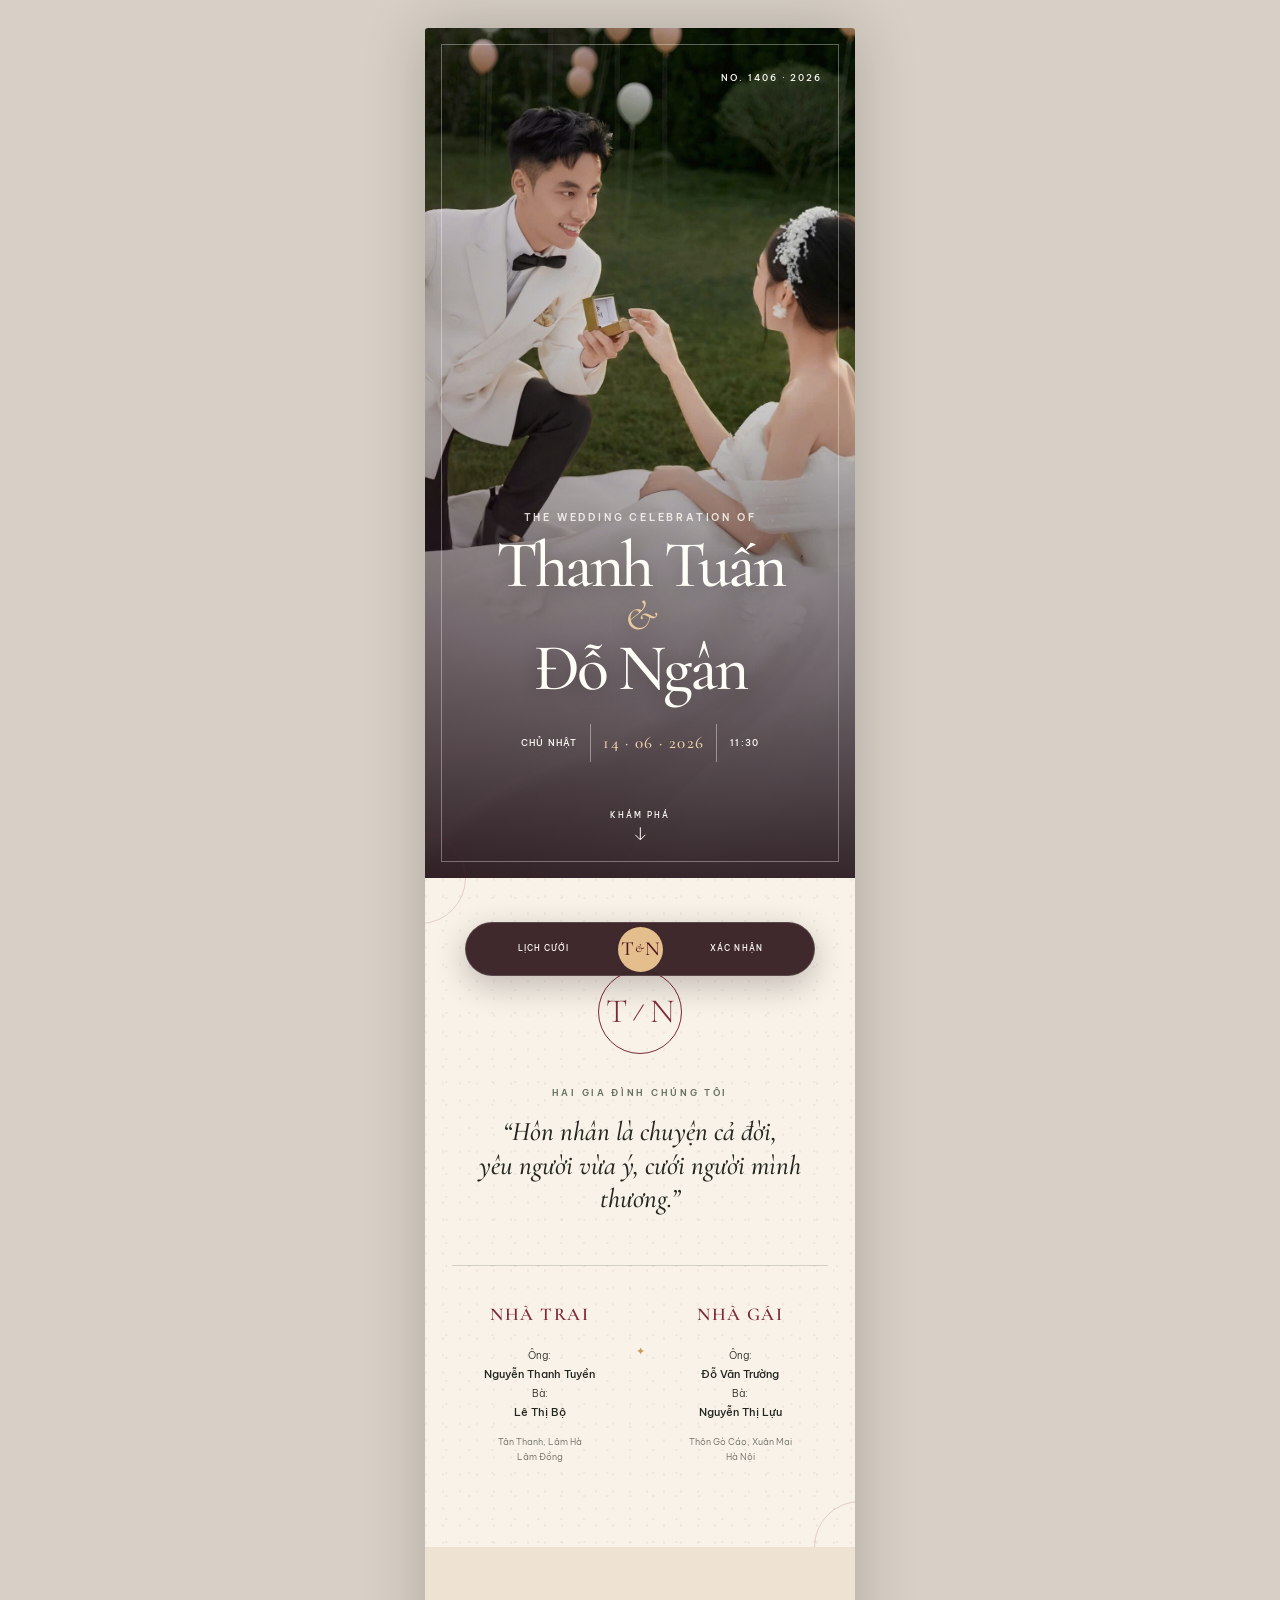
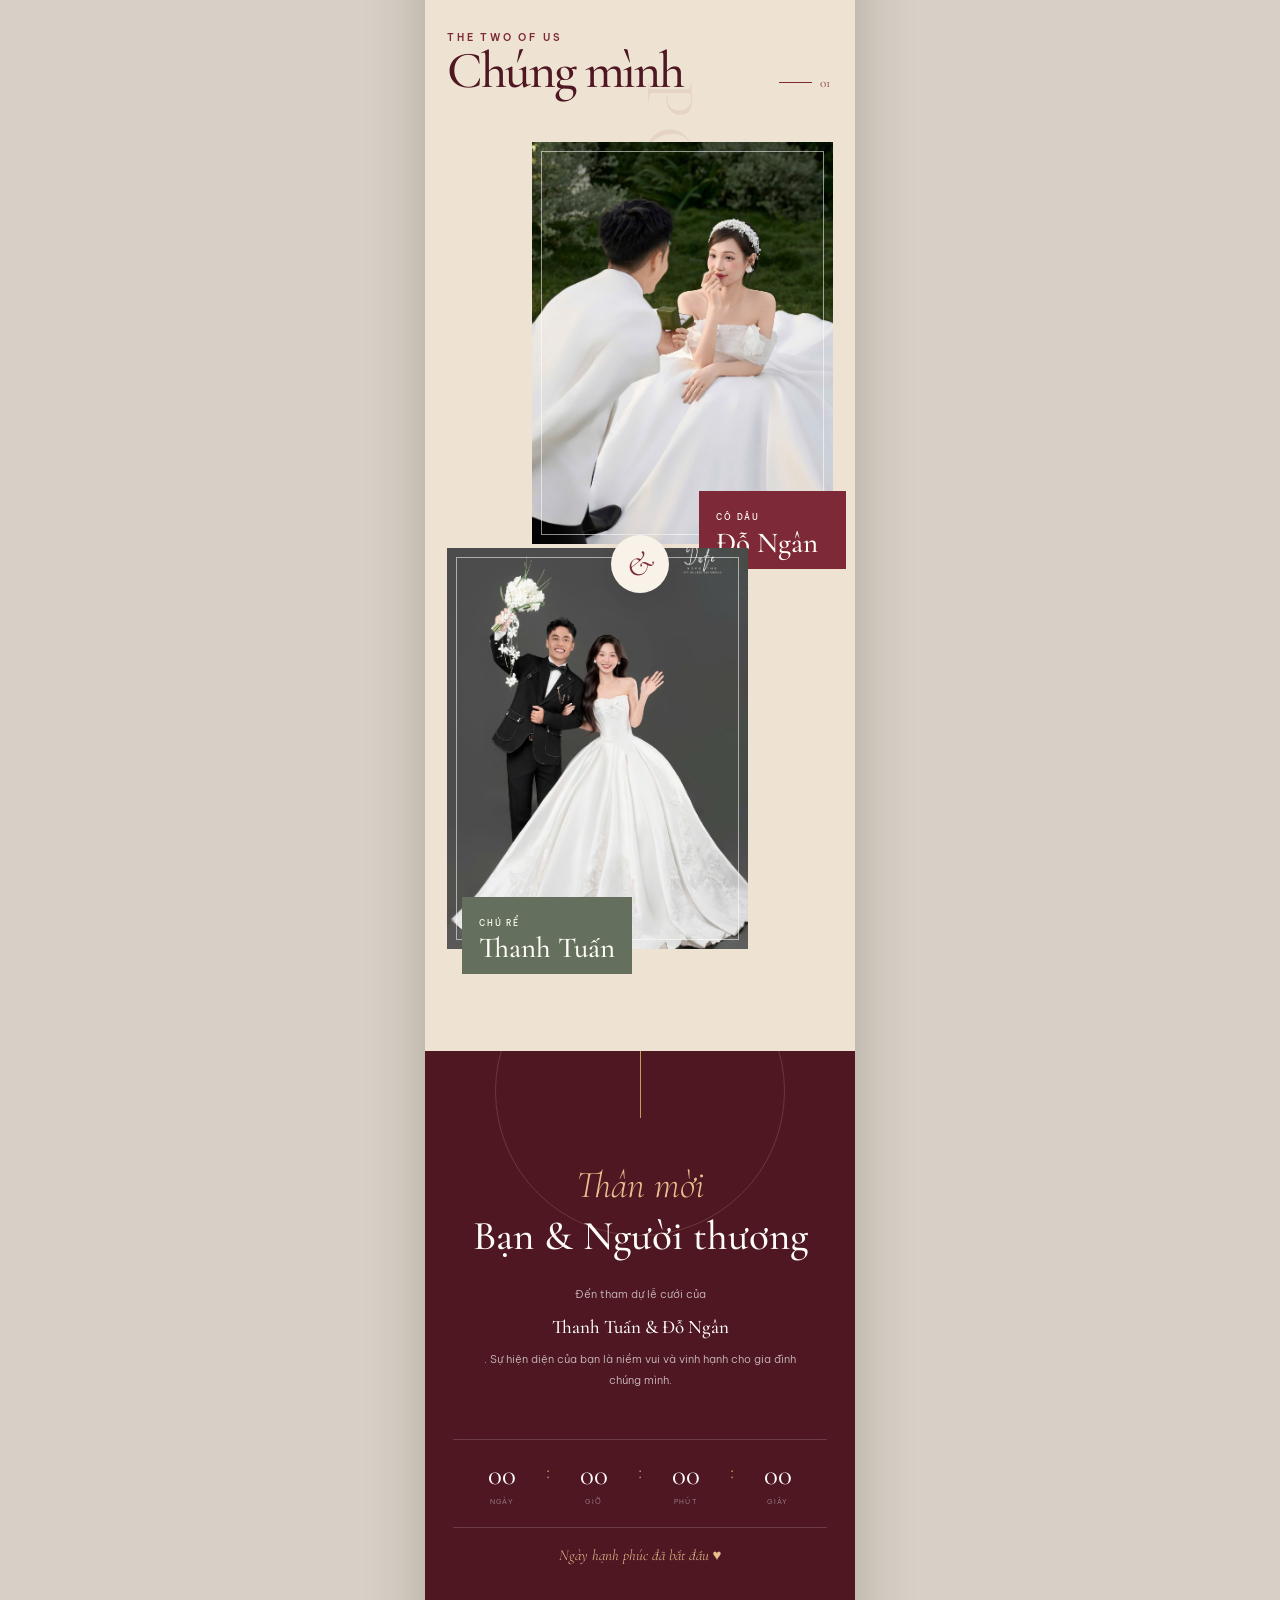
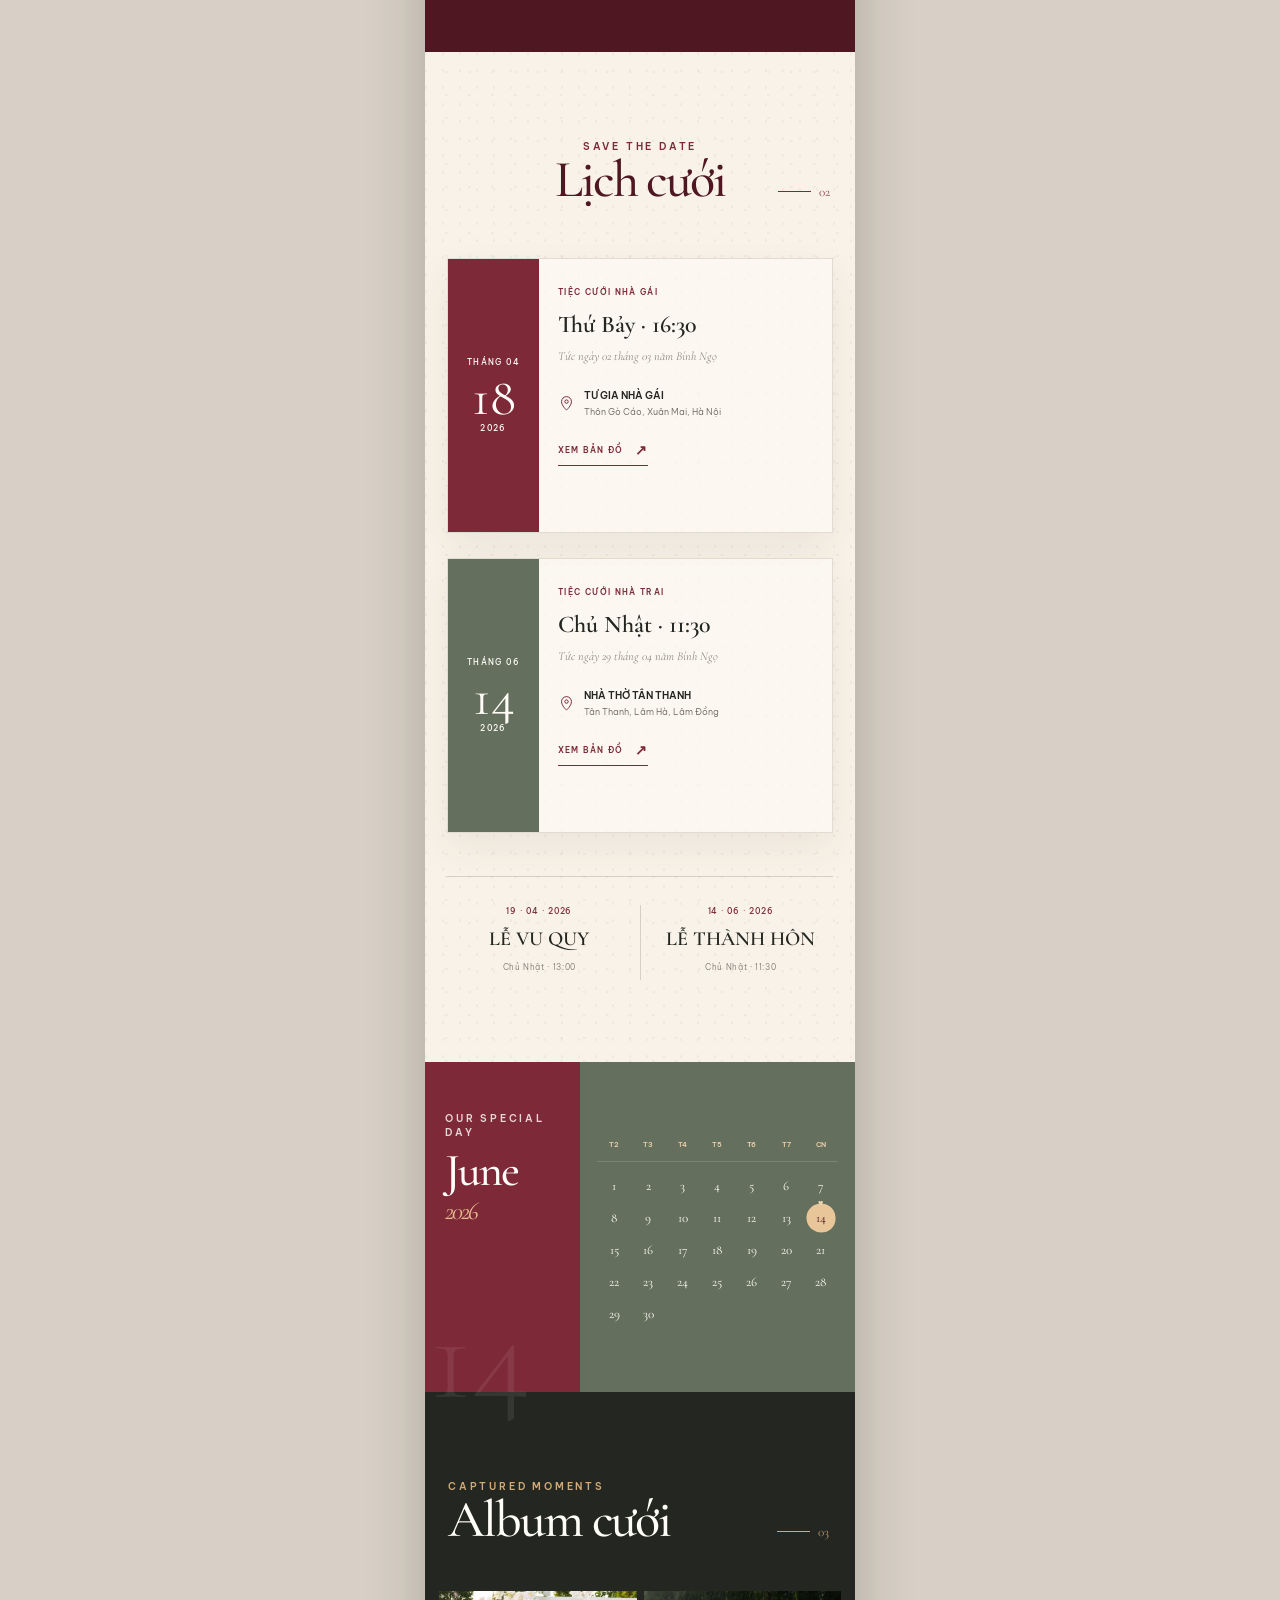
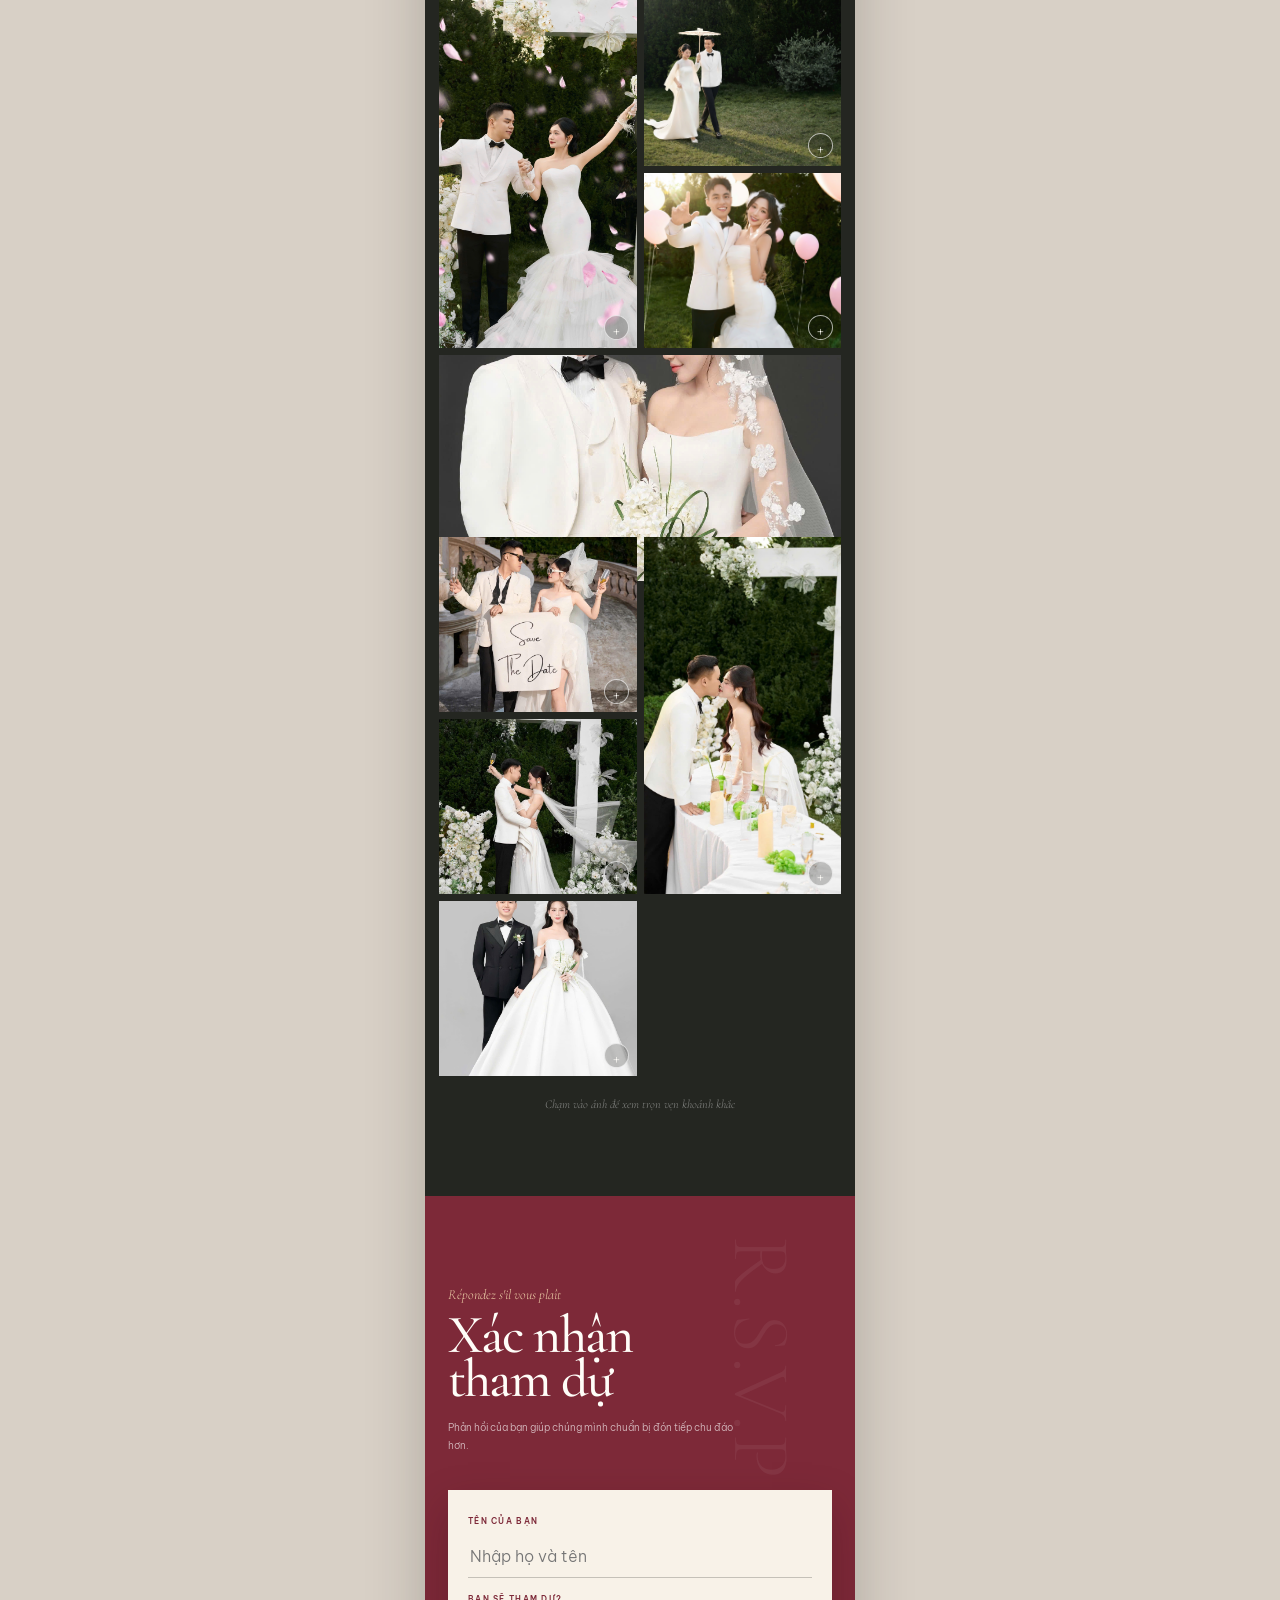
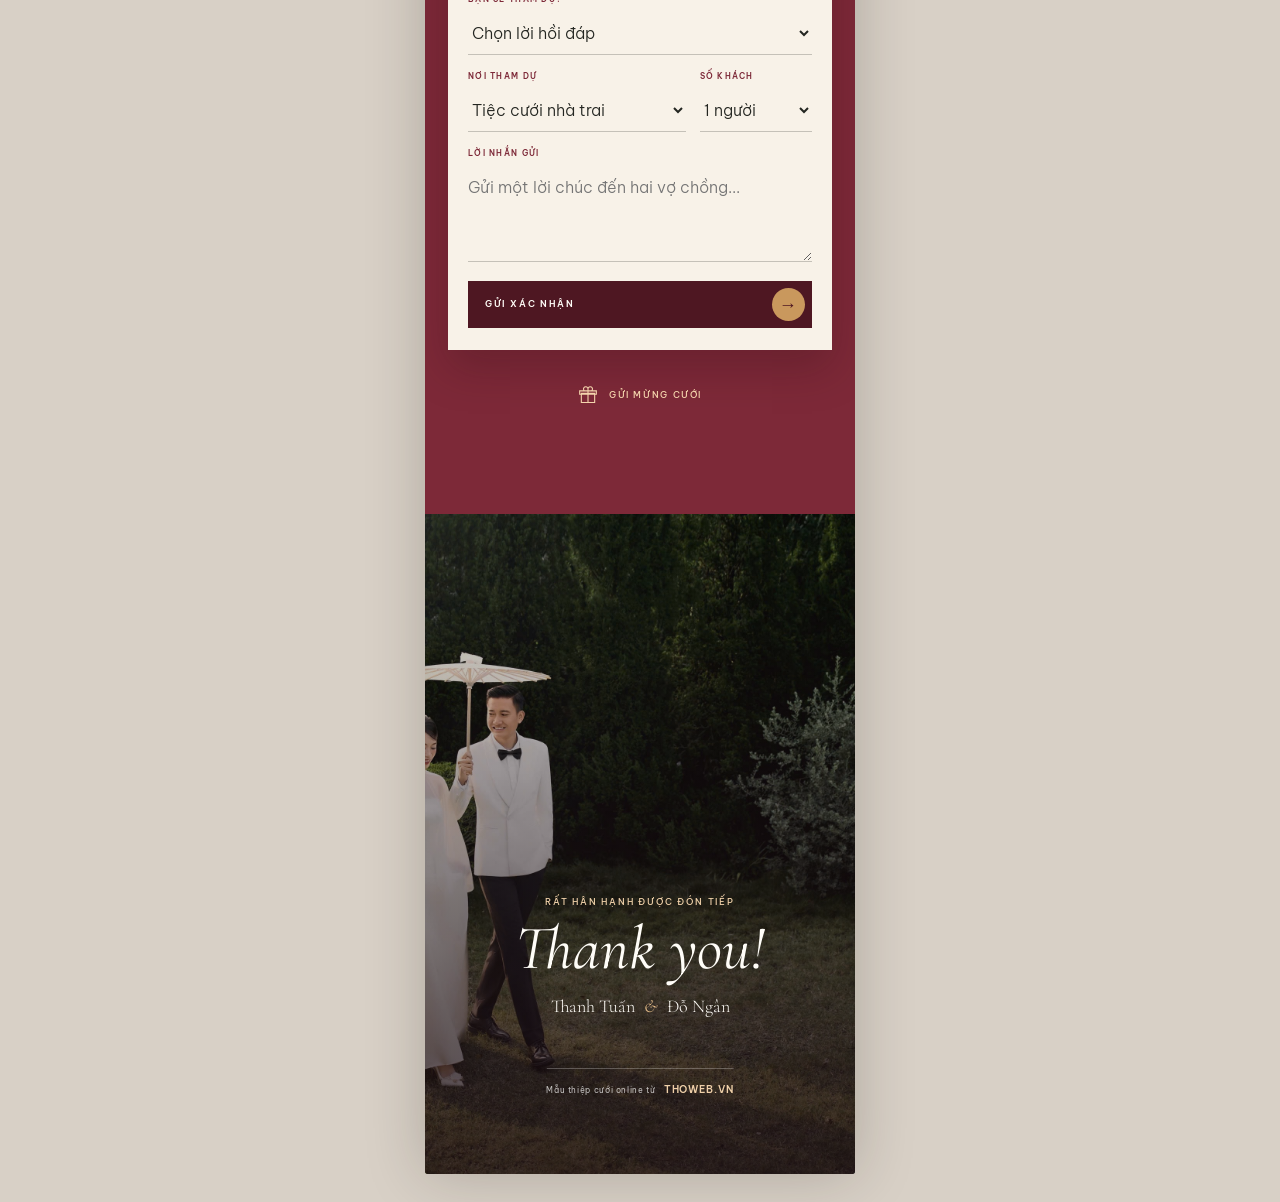
==== commit 6d6ffa6f: "van commit van commit" ====
--- a/wedding-invite/index.html
+++ b/wedding-invite/index.html
@@ -4,11 +4,22 @@
   <meta charset="utf-8">
   <meta name="viewport" content="width=device-width, initial-scale=1, viewport-fit=cover">
   <meta name="theme-color" content="#541c28">
+  <title>Thiệp cưới Thanh Tuấn &amp; Đỗ Ngân — 14.06.2026</title>
   <meta name="description" content="Thiệp mời lễ cưới của Thanh Tuấn và Đỗ Ngân — 14.06.2026">
+  <meta name="robots" content="noindex, nofollow, noarchive, noimageindex">
+  <meta name="googlebot" content="noindex, nofollow, noarchive, noimageindex">
+  <link rel="canonical" href="https://thoweb.vn/wedding-invite.html">
+  <meta property="og:locale" content="vi_VN">
+  <meta property="og:type" content="website">
   <meta property="og:title" content="Thanh Tuấn & Đỗ Ngân — Wedding Invitation">
   <meta property="og:description" content="Trân trọng kính mời bạn đến chung vui cùng gia đình chúng mình.">
-  <meta property="og:image" content="assets/hero.jpg">
-  <title>Thanh Tuấn & Đỗ Ngân | Wedding Invitation</title>
+  <meta property="og:url" content="https://thoweb.vn/wedding-invite.html">
+  <meta property="og:image" content="https://thoweb.vn/wedding-invite-assets/hero.jpg">
+  <meta property="og:image:alt" content="Thiệp cưới Thanh Tuấn và Đỗ Ngân">
+  <meta name="twitter:card" content="summary_large_image">
+  <meta name="twitter:title" content="Thiệp cưới Thanh Tuấn & Đỗ Ngân — 14.06.2026">
+  <meta name="twitter:description" content="Trân trọng kính mời bạn đến chung vui cùng gia đình chúng mình.">
+  <meta name="twitter:image" content="https://thoweb.vn/wedding-invite-assets/hero.jpg">
   <link rel="preconnect" href="https://fonts.googleapis.com">
   <link rel="preconnect" href="https://fonts.gstatic.com" crossorigin>
   <link href="https://fonts.googleapis.com/css2?family=Be+Vietnam+Pro:wght@300;400;500;600&family=Cormorant+Garamond:ital,wght@0,400;0,500;0,600;1,400;1,500&display=swap" rel="stylesheet">
